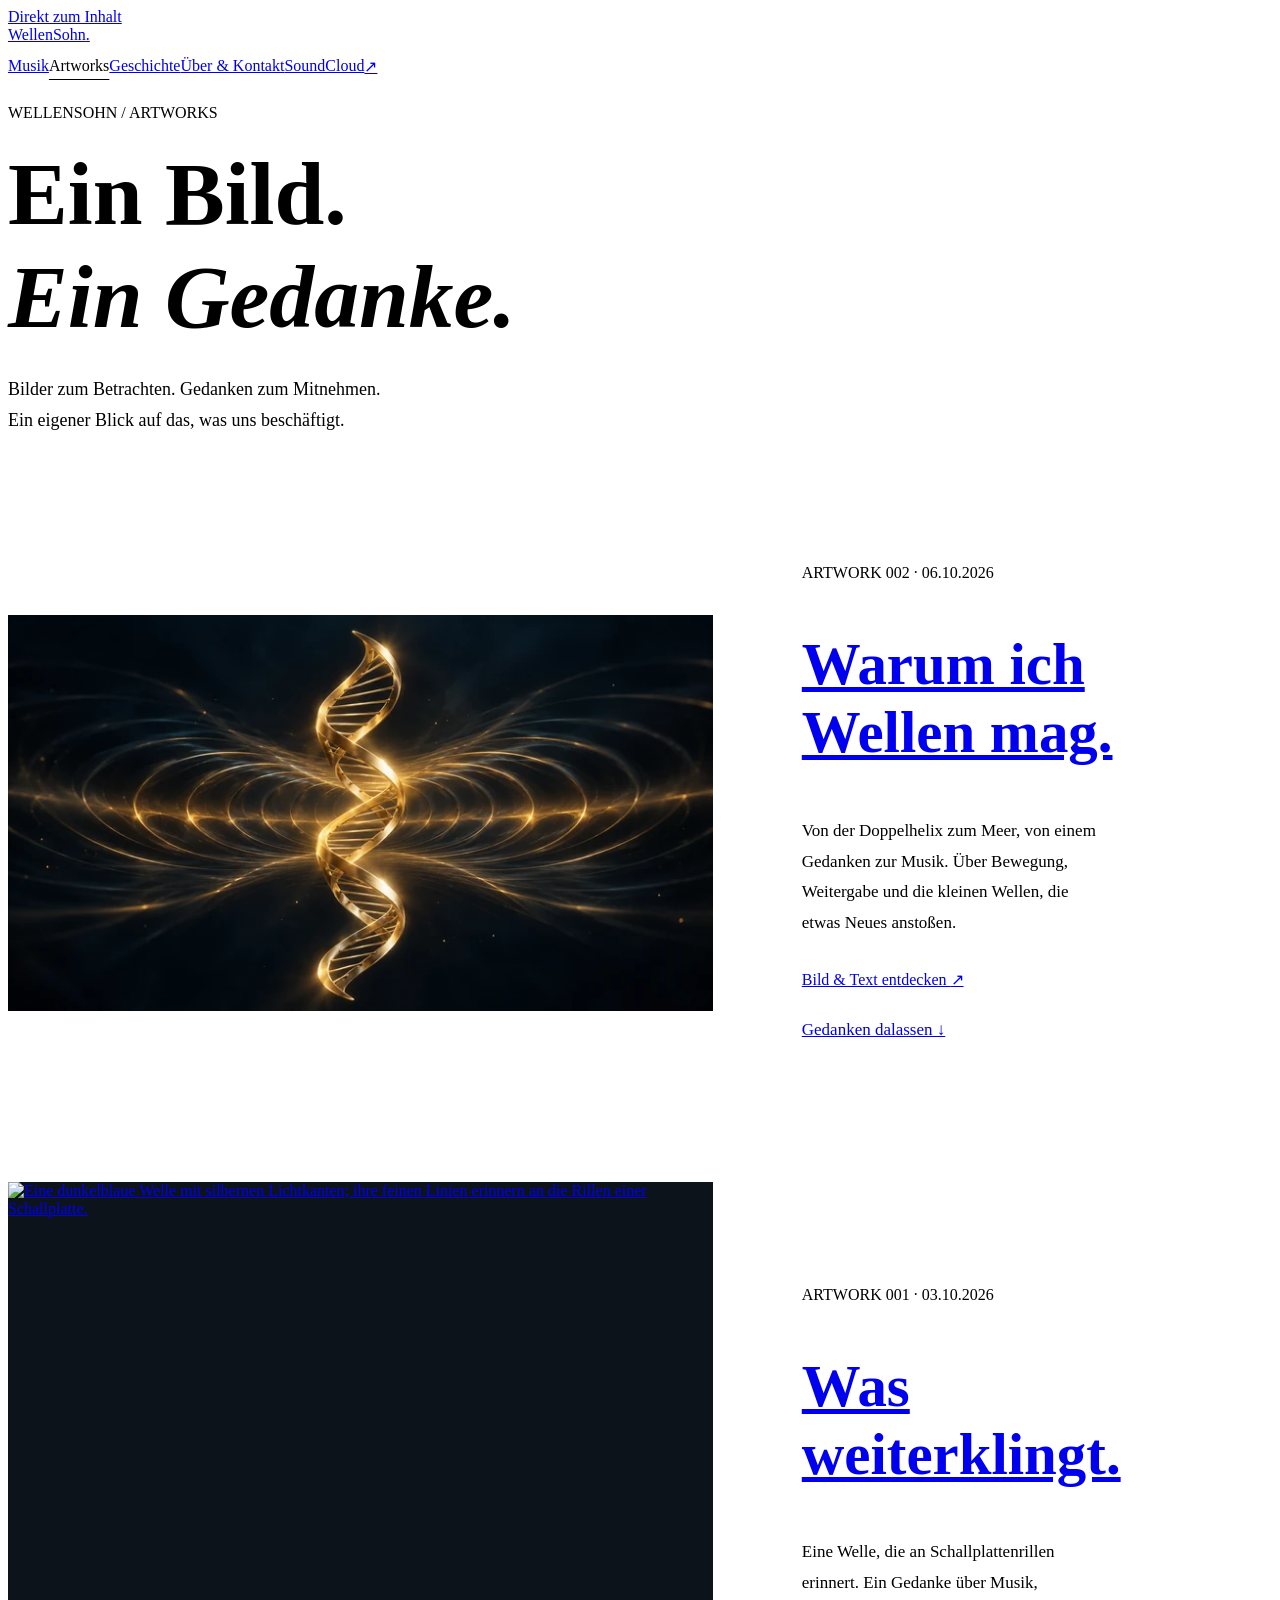
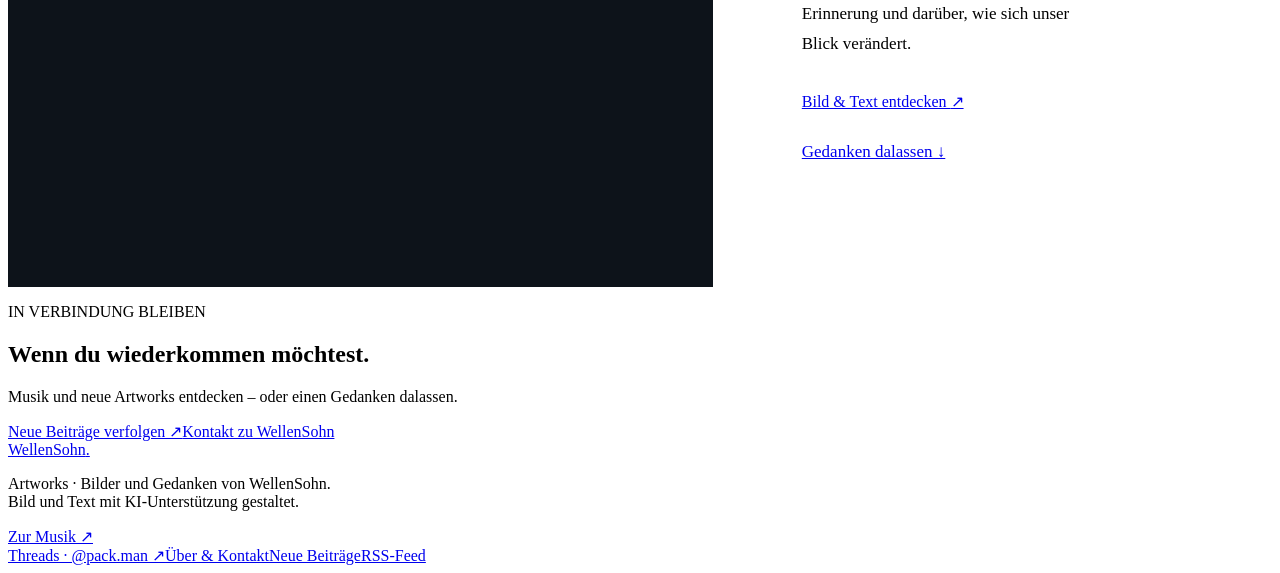
==== artworks.html @ b850dd96 "Add Warum ich Wellen mag artwork with A-Stern link" ====
<!doctype html>
<html lang="de"><head>
<meta charset="utf-8"><meta name="viewport" content="width=device-width, initial-scale=1">
<meta name="theme-color" content="#10161e">
<title>Artworks · WellenSohn</title>
<meta name="description" content="Bilder und Gedanken von WellenSohn. Eine Galerie über Bewegung, Erinnerung und das, was weiterklingt.">
<link rel="canonical" href="https://wellensohn-packman.github.io/wellensohn-music/artworks.html">
<meta property="og:type" content="website">
<meta property="og:title" content="Artworks · WellenSohn">
<meta property="og:description" content="Bilder und Gedanken von WellenSohn. Eine Galerie über Bewegung, Erinnerung und das, was weiterklingt.">
<meta property="og:url" content="https://wellensohn-packman.github.io/wellensohn-music/artworks.html">
<meta property="og:image" content="https://wellensohn-packman.github.io/wellensohn-music/assets/artworks/was-weiterklingt.webp">
<meta property="og:image:alt" content="Eine dunkelblaue Welle mit silbernen Lichtkanten; ihre feinen Linien erinnern an die Rillen einer Schallplatte.">
<meta name="twitter:card" content="summary_large_image">
<link rel="icon" type="image/svg+xml" href="assets/favicon.svg">
<link rel="stylesheet" href="style.css">
<link rel="stylesheet" href="artworks.css">
<link rel="stylesheet" href="community.css"><link rel="alternate" type="application/rss+xml" title="WellenSohn – neue Beiträge" href="feed.xml"></head><body><a class="skip" href="#inhalt">Direkt zum Inhalt</a><header class="header"><a href="index.html" class="wordmark" aria-label="WellenSohn Startseite">WellenSohn<span class="brand-dot">.</span></a><nav aria-label="Hauptnavigation"><a href="index.html#musik">Musik</a><a href="artworks.html" aria-current="page">Artworks</a><a href="index.html#geschichte">Geschichte</a><a href="ueber.html">Über & Kontakt</a><a href="https://soundcloud.com/pack-man-405653013" target="_blank" rel="noopener noreferrer">SoundCloud <span aria-hidden="true">↗</span></a></nav></header>
<main id="inhalt" class="artworks-main">
<section class="artworks-intro" aria-labelledby="artworks-title"><p class="eyebrow">WELLENSOHN / ARTWORKS</p><h1 id="artworks-title">Ein Bild.<br><em>Ein Gedanke.</em></h1><p>Bilder zum Betrachten. Gedanken zum Mitnehmen.<br>Ein eigener Blick auf das, was uns beschäftigt.</p></section>
<section aria-label="Artwork-Beiträge" class="artwork-gallery">
<article class="artwork-feature"><a class="artwork-image-link" href="artworks/warum-ich-wellen-mag.html" aria-label="Warum ich Wellen mag – Bild und Text öffnen"><img src="assets/artworks/warum-ich-wellen-mag.webp" srcset="assets/artworks/warum-ich-wellen-mag-720.webp 720w, assets/artworks/warum-ich-wellen-mag.webp 1672w" sizes="(max-width: 760px) 90vw, 52vw" width="1672" height="941" alt="Eine glühende goldene Doppelhelix, umgeben von feinen, nach außen laufenden Wellen auf tiefem Anthrazit." fetchpriority="high"></a><div class="artwork-summary"><p class="eyebrow">ARTWORK 002 · <time datetime="2026-10-06">06.10.2026</time></p><h2><a href="artworks/warum-ich-wellen-mag.html">Warum ich<br> Wellen mag.</a></h2><p>Von der Doppelhelix zum Meer, von einem Gedanken zur Musik. Über Bewegung, Weitergabe und die kleinen Wellen, die etwas Neues anstoßen.</p><a class="button light" href="artworks/warum-ich-wellen-mag.html">Bild & Text entdecken <span aria-hidden="true">↗</span></a><p><a class="text-link" href="artworks/warum-ich-wellen-mag.html#gedanken">Gedanken dalassen ↓</a></p></div></article>
<article class="artwork-feature"><a class="artwork-image-link" href="artworks/was-weiterklingt.html" aria-label="Was weiterklingt – Bild und Text öffnen"><img src="assets/artworks/was-weiterklingt.webp" srcset="assets/artworks/was-weiterklingt-720.webp 720w, assets/artworks/was-weiterklingt.webp 1254w" sizes="(max-width: 760px) 90vw, 52vw" width="1254" height="1254" alt="Eine dunkelblaue Welle mit silbernen Lichtkanten; ihre feinen Linien erinnern an die Rillen einer Schallplatte." loading="lazy"></a><div class="artwork-summary"><p class="eyebrow">ARTWORK 001 · <time datetime="2026-10-03">03.10.2026</time></p><h2><a href="artworks/was-weiterklingt.html">Was<br> weiterklingt.</a></h2><p>Eine Welle, die an Schallplattenrillen erinnert. Ein Gedanke über Musik, Erinnerung und darüber, wie sich unser Blick verändert.</p><a class="button light" href="artworks/was-weiterklingt.html">Bild & Text entdecken <span aria-hidden="true">↗</span></a><p><a class="text-link" href="artworks/was-weiterklingt.html#gedanken">Gedanken dalassen ↓</a></p></div></article>
</section><aside class="stay-connected" aria-labelledby="stay-title"><div><p class="eyebrow">IN VERBINDUNG BLEIBEN</p><h2 id="stay-title">Wenn du wiederkommen möchtest.</h2><p>Musik und neue Artworks entdecken – oder einen Gedanken dalassen.</p></div><div class="connection-links"><a class="button light" href="ueber.html#folgen">Neue Beiträge verfolgen ↗</a><a class="text-link" href="ueber.html#kontakt">Kontakt zu WellenSohn</a></div></aside></main><footer><a href="index.html" class="wordmark">WellenSohn<span class="brand-dot">.</span></a><p>Artworks · Bilder und Gedanken von WellenSohn.<br>Bild und Text mit KI-Unterstützung gestaltet.</p><a href="index.html#musik">Zur Musik ↗</a><div class="footer-links"><a href="https://www.threads.com/@pack.man" target="_blank" rel="noopener noreferrer">Threads · @pack.man ↗</a><a href="ueber.html">Über & Kontakt</a><a href="ueber.html#folgen">Neue Beiträge</a><a href="feed.xml">RSS-Feed</a></div></footer></body></html>
---- artworks.css ----
/* Shared navigation and the independent artwork gallery. */
.header nav a { min-height:44px; display:inline-flex; align-items:center; }
.header nav a[aria-current="page"] { color:var(--accent); text-decoration:underline; text-underline-offset:8px; }
.artworks-main, .artwork-page { max-width:1500px; margin:auto; padding:60px var(--pad) 88px; }
.artworks-intro { padding-bottom:55px; }
.artworks-intro h1 { font-size:clamp(55px,7vw,96px); margin:20px 0 26px; }
.artworks-intro>p:last-child { color:var(--muted); font-size:18px; line-height:1.7; }
.artwork-feature { border-top:1px solid var(--line); padding-top:40px; display:grid; grid-template-columns:1.2fr .8fr; gap:7%; align-items:center; }
.artwork-image-link { display:block; background:#0d131a; }
.artwork-image-link img { display:block; width:100%; height:auto; }
.artwork-image-link:hover { outline:1px solid var(--accent); outline-offset:6px; }
.artwork-summary h2 { font-size:clamp(38px,4.6vw,64px); }
.artwork-summary>p:not(.eyebrow) { max-width:36ch; color:var(--muted); font-size:17px; line-height:1.8; margin:26px 0 32px; }
.artwork-back { margin-bottom:42px; }
.artwork-heading { max-width:1000px; margin:0 auto 35px; }
.artwork-heading h1 { font-size:clamp(48px,6.5vw,88px); line-height:1.07; margin:18px 0 24px; }
.artwork-heading h1 em { display:block; }
.artwork-date { color:var(--muted); font-size:13px; }
.artwork-full { max-width:1000px; margin:0 auto; }
.artwork-full img { display:block; width:100%; height:auto; }
.artwork-prose { max-width:640px; margin:52px auto 0; font-size:clamp(18px,2vw,21px); line-height:1.85; color:#e1e8ee; }
.artwork-prose>p { margin:0 0 28px; }
.artwork-prose>p:first-child { font-size:1.12em; color:var(--ink); }
.artwork-prose .artwork-signature { font-size:18px; font-weight:700; margin-top:38px; }
.artwork-actions { max-width:640px; margin:34px auto 0; padding-top:26px; border-top:1px solid var(--line); display:flex; justify-content:space-between; flex-wrap:wrap; align-items:center; gap:20px; }
#share-status { color:var(--muted); font-size:14px; margin:0; width:100%; }
#share-status:empty { display:none; }
#share-url { width:100%; font-size:16px; }
@media(max-width:760px) {
  .artworks-main, .artwork-page { padding-top:34px; padding-bottom:50px; }
  .artworks-intro { padding-bottom:24px; }
  .artworks-intro>p:last-child { font-size:16px; }
  .artwork-feature { grid-template-columns:1fr; gap:28px; padding-top:26px; }
  .artwork-summary>p:not(.eyebrow) { max-width:45ch; font-size:16px; margin:22px 0; }
  .artwork-summary h2 br { display:none; }
  .artwork-summary h2 { font-size:38px; }
  .artwork-back { margin-bottom:30px; }
  .artwork-prose { margin-top:30px; }
}
@media(max-width:620px) {
  .header { height:auto; min-height:100px; flex-wrap:wrap; padding-top:16px; padding-bottom:10px; gap:4px 18px; }
  .header nav { width:100%; flex-wrap:wrap; gap:4px 22px; font-size:13px; }
  .header nav a:last-child { display:none; }
}

/* Gold artwork and spacing between gallery entries. */
.artwork-feature + .artwork-feature { margin-top:64px; }
.artwork-track { max-width:640px; margin:34px auto 0; padding:28px 0; border-top:1px solid var(--line); }
.artwork-track > p:not(.eyebrow) { color:var(--muted); line-height:1.6; margin:16px 0 22px; }
.artwork-gold { background:#e8c77e; color:#17140f; border:1px solid #e8c77e; max-width:100%; white-space:normal; text-align:center; }
.artwork-gold:hover { background:#f5dcaa; color:#17140f; }
@media(max-width:760px) { .artwork-feature + .artwork-feature { margin-top:42px; } }
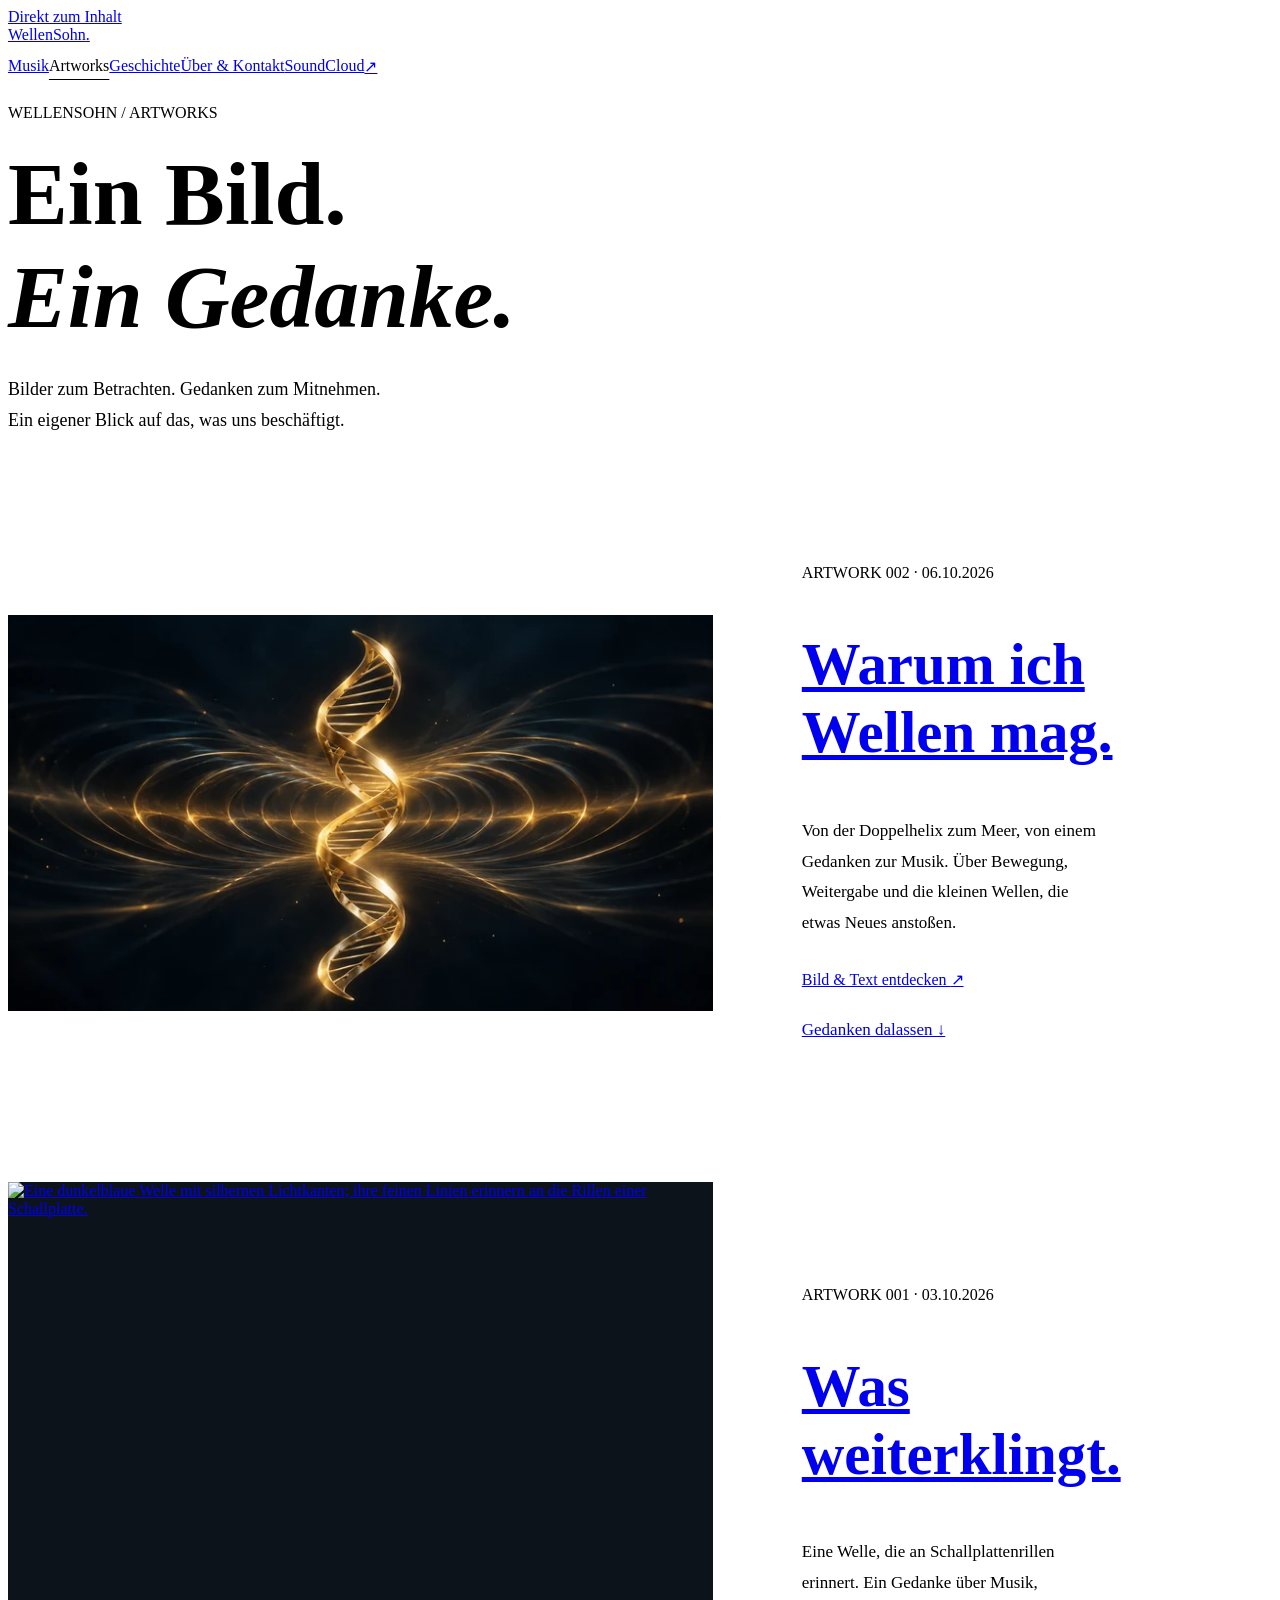
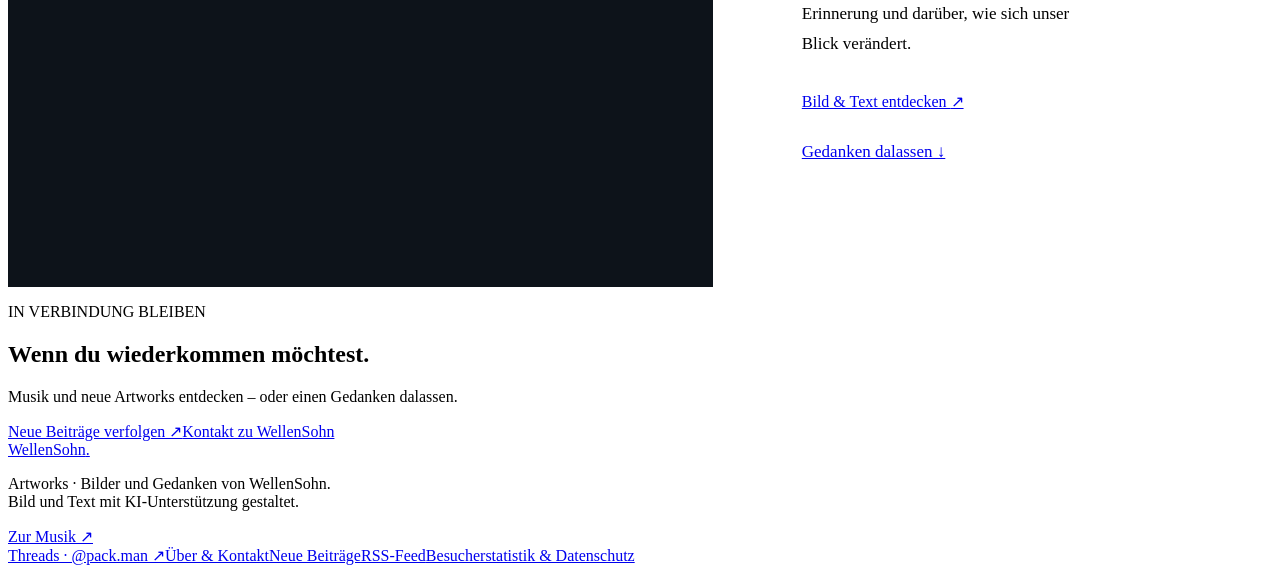
==== commit aabcc807: "Prepare site-wide GoatCounter analytics pending owner account" ====
--- a/artworks.html
+++ b/artworks.html
@@ -15,10 +15,10 @@
 <link rel="icon" type="image/svg+xml" href="assets/favicon.svg">
 <link rel="stylesheet" href="style.css">
 <link rel="stylesheet" href="artworks.css">
-<link rel="stylesheet" href="community.css"><link rel="alternate" type="application/rss+xml" title="WellenSohn – neue Beiträge" href="feed.xml"></head><body><a class="skip" href="#inhalt">Direkt zum Inhalt</a><header class="header"><a href="index.html" class="wordmark" aria-label="WellenSohn Startseite">WellenSohn<span class="brand-dot">.</span></a><nav aria-label="Hauptnavigation"><a href="index.html#musik">Musik</a><a href="artworks.html" aria-current="page">Artworks</a><a href="index.html#geschichte">Geschichte</a><a href="ueber.html">Über & Kontakt</a><a href="https://soundcloud.com/pack-man-405653013" target="_blank" rel="noopener noreferrer">SoundCloud <span aria-hidden="true">↗</span></a></nav></header>
+<link rel="stylesheet" href="community.css"><link rel="alternate" type="application/rss+xml" title="WellenSohn – neue Beiträge" href="feed.xml"><script src="analytics.js" defer></script></head><body><a class="skip" href="#inhalt">Direkt zum Inhalt</a><header class="header"><a href="index.html" class="wordmark" aria-label="WellenSohn Startseite">WellenSohn<span class="brand-dot">.</span></a><nav aria-label="Hauptnavigation"><a href="index.html#musik">Musik</a><a href="artworks.html" aria-current="page">Artworks</a><a href="index.html#geschichte">Geschichte</a><a href="ueber.html">Über & Kontakt</a><a href="https://soundcloud.com/pack-man-405653013" target="_blank" rel="noopener noreferrer">SoundCloud <span aria-hidden="true">↗</span></a></nav></header>
 <main id="inhalt" class="artworks-main">
 <section class="artworks-intro" aria-labelledby="artworks-title"><p class="eyebrow">WELLENSOHN / ARTWORKS</p><h1 id="artworks-title">Ein Bild.<br><em>Ein Gedanke.</em></h1><p>Bilder zum Betrachten. Gedanken zum Mitnehmen.<br>Ein eigener Blick auf das, was uns beschäftigt.</p></section>
 <section aria-label="Artwork-Beiträge" class="artwork-gallery">
 <article class="artwork-feature"><a class="artwork-image-link" href="artworks/warum-ich-wellen-mag.html" aria-label="Warum ich Wellen mag – Bild und Text öffnen"><img src="assets/artworks/warum-ich-wellen-mag.webp" srcset="assets/artworks/warum-ich-wellen-mag-720.webp 720w, assets/artworks/warum-ich-wellen-mag.webp 1672w" sizes="(max-width: 760px) 90vw, 52vw" width="1672" height="941" alt="Eine glühende goldene Doppelhelix, umgeben von feinen, nach außen laufenden Wellen auf tiefem Anthrazit." fetchpriority="high"></a><div class="artwork-summary"><p class="eyebrow">ARTWORK 002 · <time datetime="2026-10-06">06.10.2026</time></p><h2><a href="artworks/warum-ich-wellen-mag.html">Warum ich<br> Wellen mag.</a></h2><p>Von der Doppelhelix zum Meer, von einem Gedanken zur Musik. Über Bewegung, Weitergabe und die kleinen Wellen, die etwas Neues anstoßen.</p><a class="button light" href="artworks/warum-ich-wellen-mag.html">Bild & Text entdecken <span aria-hidden="true">↗</span></a><p><a class="text-link" href="artworks/warum-ich-wellen-mag.html#gedanken">Gedanken dalassen ↓</a></p></div></article>
 <article class="artwork-feature"><a class="artwork-image-link" href="artworks/was-weiterklingt.html" aria-label="Was weiterklingt – Bild und Text öffnen"><img src="assets/artworks/was-weiterklingt.webp" srcset="assets/artworks/was-weiterklingt-720.webp 720w, assets/artworks/was-weiterklingt.webp 1254w" sizes="(max-width: 760px) 90vw, 52vw" width="1254" height="1254" alt="Eine dunkelblaue Welle mit silbernen Lichtkanten; ihre feinen Linien erinnern an die Rillen einer Schallplatte." loading="lazy"></a><div class="artwork-summary"><p class="eyebrow">ARTWORK 001 · <time datetime="2026-10-03">03.10.2026</time></p><h2><a href="artworks/was-weiterklingt.html">Was<br> weiterklingt.</a></h2><p>Eine Welle, die an Schallplattenrillen erinnert. Ein Gedanke über Musik, Erinnerung und darüber, wie sich unser Blick verändert.</p><a class="button light" href="artworks/was-weiterklingt.html">Bild & Text entdecken <span aria-hidden="true">↗</span></a><p><a class="text-link" href="artworks/was-weiterklingt.html#gedanken">Gedanken dalassen ↓</a></p></div></article>
-</section><aside class="stay-connected" aria-labelledby="stay-title"><div><p class="eyebrow">IN VERBINDUNG BLEIBEN</p><h2 id="stay-title">Wenn du wiederkommen möchtest.</h2><p>Musik und neue Artworks entdecken – oder einen Gedanken dalassen.</p></div><div class="connection-links"><a class="button light" href="ueber.html#folgen">Neue Beiträge verfolgen ↗</a><a class="text-link" href="ueber.html#kontakt">Kontakt zu WellenSohn</a></div></aside></main><footer><a href="index.html" class="wordmark">WellenSohn<span class="brand-dot">.</span></a><p>Artworks · Bilder und Gedanken von WellenSohn.<br>Bild und Text mit KI-Unterstützung gestaltet.</p><a href="index.html#musik">Zur Musik ↗</a><div class="footer-links"><a href="https://www.threads.com/@pack.man" target="_blank" rel="noopener noreferrer">Threads · @pack.man ↗</a><a href="ueber.html">Über & Kontakt</a><a href="ueber.html#folgen">Neue Beiträge</a><a href="feed.xml">RSS-Feed</a></div></footer></body></html>
+</section><aside class="stay-connected" aria-labelledby="stay-title"><div><p class="eyebrow">IN VERBINDUNG BLEIBEN</p><h2 id="stay-title">Wenn du wiederkommen möchtest.</h2><p>Musik und neue Artworks entdecken – oder einen Gedanken dalassen.</p></div><div class="connection-links"><a class="button light" href="ueber.html#folgen">Neue Beiträge verfolgen ↗</a><a class="text-link" href="ueber.html#kontakt">Kontakt zu WellenSohn</a></div></aside></main><footer><a href="index.html" class="wordmark">WellenSohn<span class="brand-dot">.</span></a><p>Artworks · Bilder und Gedanken von WellenSohn.<br>Bild und Text mit KI-Unterstützung gestaltet.</p><a href="index.html#musik">Zur Musik ↗</a><div class="footer-links"><a href="https://www.threads.com/@pack.man" target="_blank" rel="noopener noreferrer">Threads · @pack.man ↗</a><a href="ueber.html">Über & Kontakt</a><a href="ueber.html#folgen">Neue Beiträge</a><a href="feed.xml">RSS-Feed</a><a href="ueber.html#besucherstatistik">Besucherstatistik & Datenschutz</a></div></footer></body></html>
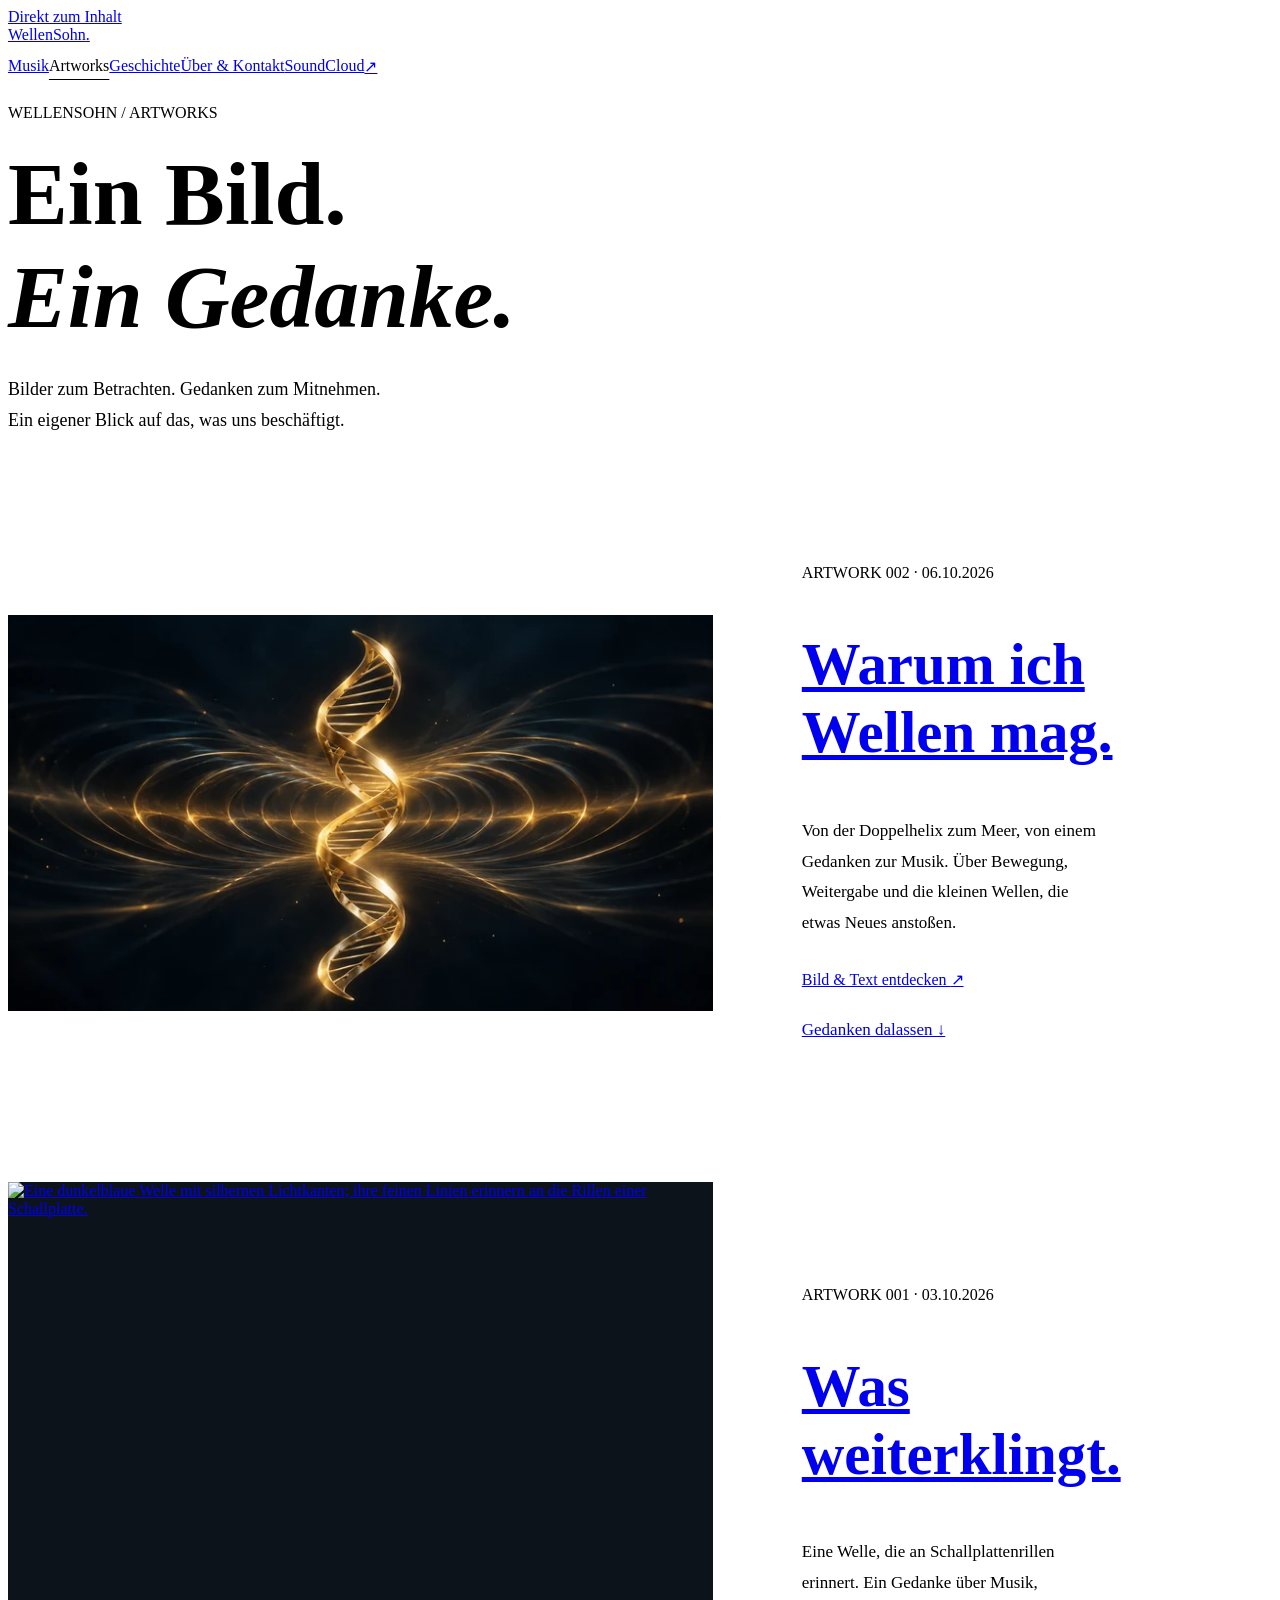
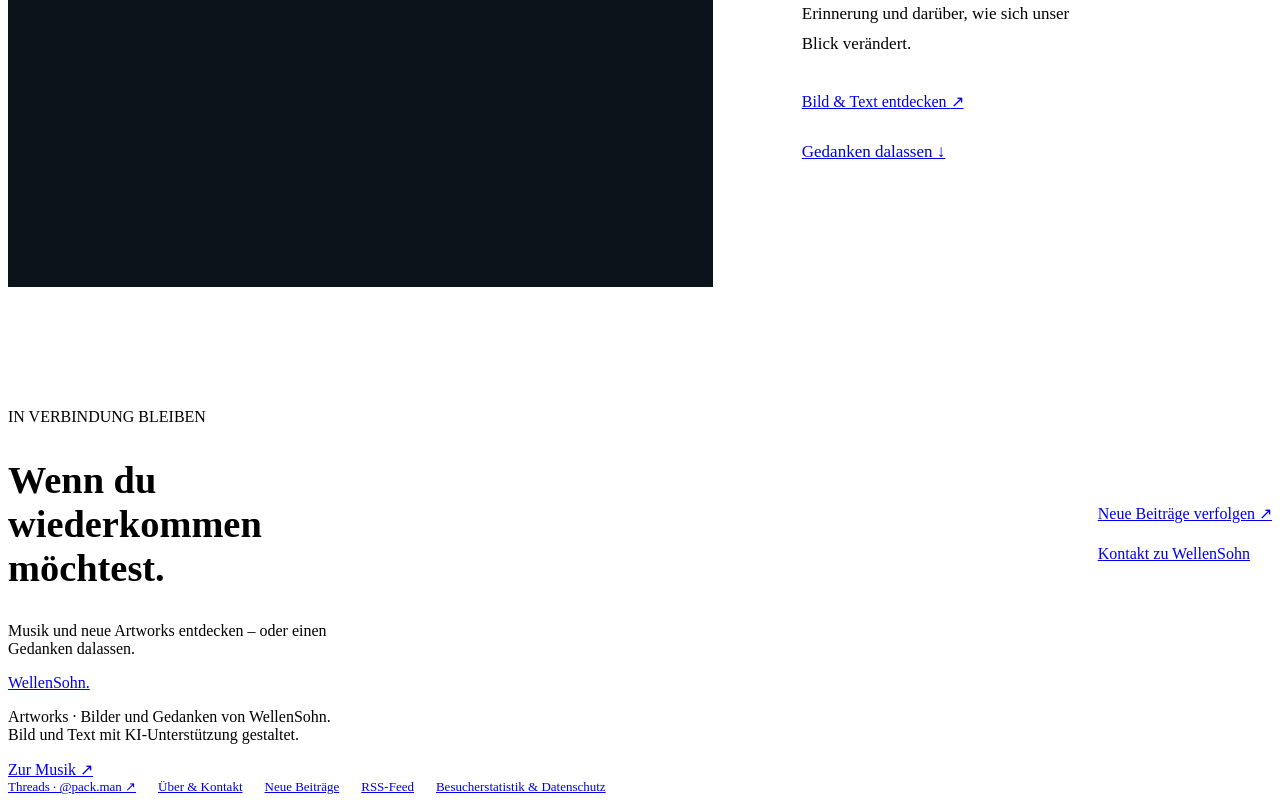
==== commit 303f5a87: "Add subtle site-wide Wellensöhne visitor counter" ====
--- a/artworks.html
+++ b/artworks.html
@@ -15,10 +15,10 @@
 <link rel="icon" type="image/svg+xml" href="assets/favicon.svg">
 <link rel="stylesheet" href="style.css">
 <link rel="stylesheet" href="artworks.css">
-<link rel="stylesheet" href="community.css"><link rel="alternate" type="application/rss+xml" title="WellenSohn – neue Beiträge" href="feed.xml"><script src="analytics.js" defer></script></head><body><a class="skip" href="#inhalt">Direkt zum Inhalt</a><header class="header"><a href="index.html" class="wordmark" aria-label="WellenSohn Startseite">WellenSohn<span class="brand-dot">.</span></a><nav aria-label="Hauptnavigation"><a href="index.html#musik">Musik</a><a href="artworks.html" aria-current="page">Artworks</a><a href="index.html#geschichte">Geschichte</a><a href="ueber.html">Über & Kontakt</a><a href="https://soundcloud.com/pack-man-405653013" target="_blank" rel="noopener noreferrer">SoundCloud <span aria-hidden="true">↗</span></a></nav></header>
+<link rel="stylesheet" href="community.css"><link rel="alternate" type="application/rss+xml" title="WellenSohn – neue Beiträge" href="feed.xml"><script src="analytics.js" defer></script><script src="visitor-counter.js" defer></script></head><body><a class="skip" href="#inhalt">Direkt zum Inhalt</a><header class="header"><a href="index.html" class="wordmark" aria-label="WellenSohn Startseite">WellenSohn<span class="brand-dot">.</span></a><nav aria-label="Hauptnavigation"><a href="index.html#musik">Musik</a><a href="artworks.html" aria-current="page">Artworks</a><a href="index.html#geschichte">Geschichte</a><a href="ueber.html">Über & Kontakt</a><a href="https://soundcloud.com/pack-man-405653013" target="_blank" rel="noopener noreferrer">SoundCloud <span aria-hidden="true">↗</span></a></nav></header>
 <main id="inhalt" class="artworks-main">
 <section class="artworks-intro" aria-labelledby="artworks-title"><p class="eyebrow">WELLENSOHN / ARTWORKS</p><h1 id="artworks-title">Ein Bild.<br><em>Ein Gedanke.</em></h1><p>Bilder zum Betrachten. Gedanken zum Mitnehmen.<br>Ein eigener Blick auf das, was uns beschäftigt.</p></section>
 <section aria-label="Artwork-Beiträge" class="artwork-gallery">
 <article class="artwork-feature"><a class="artwork-image-link" href="artworks/warum-ich-wellen-mag.html" aria-label="Warum ich Wellen mag – Bild und Text öffnen"><img src="assets/artworks/warum-ich-wellen-mag.webp" srcset="assets/artworks/warum-ich-wellen-mag-720.webp 720w, assets/artworks/warum-ich-wellen-mag.webp 1672w" sizes="(max-width: 760px) 90vw, 52vw" width="1672" height="941" alt="Eine glühende goldene Doppelhelix, umgeben von feinen, nach außen laufenden Wellen auf tiefem Anthrazit." fetchpriority="high"></a><div class="artwork-summary"><p class="eyebrow">ARTWORK 002 · <time datetime="2026-10-06">06.10.2026</time></p><h2><a href="artworks/warum-ich-wellen-mag.html">Warum ich<br> Wellen mag.</a></h2><p>Von der Doppelhelix zum Meer, von einem Gedanken zur Musik. Über Bewegung, Weitergabe und die kleinen Wellen, die etwas Neues anstoßen.</p><a class="button light" href="artworks/warum-ich-wellen-mag.html">Bild & Text entdecken <span aria-hidden="true">↗</span></a><p><a class="text-link" href="artworks/warum-ich-wellen-mag.html#gedanken">Gedanken dalassen ↓</a></p></div></article>
 <article class="artwork-feature"><a class="artwork-image-link" href="artworks/was-weiterklingt.html" aria-label="Was weiterklingt – Bild und Text öffnen"><img src="assets/artworks/was-weiterklingt.webp" srcset="assets/artworks/was-weiterklingt-720.webp 720w, assets/artworks/was-weiterklingt.webp 1254w" sizes="(max-width: 760px) 90vw, 52vw" width="1254" height="1254" alt="Eine dunkelblaue Welle mit silbernen Lichtkanten; ihre feinen Linien erinnern an die Rillen einer Schallplatte." loading="lazy"></a><div class="artwork-summary"><p class="eyebrow">ARTWORK 001 · <time datetime="2026-10-03">03.10.2026</time></p><h2><a href="artworks/was-weiterklingt.html">Was<br> weiterklingt.</a></h2><p>Eine Welle, die an Schallplattenrillen erinnert. Ein Gedanke über Musik, Erinnerung und darüber, wie sich unser Blick verändert.</p><a class="button light" href="artworks/was-weiterklingt.html">Bild & Text entdecken <span aria-hidden="true">↗</span></a><p><a class="text-link" href="artworks/was-weiterklingt.html#gedanken">Gedanken dalassen ↓</a></p></div></article>
-</section><aside class="stay-connected" aria-labelledby="stay-title"><div><p class="eyebrow">IN VERBINDUNG BLEIBEN</p><h2 id="stay-title">Wenn du wiederkommen möchtest.</h2><p>Musik und neue Artworks entdecken – oder einen Gedanken dalassen.</p></div><div class="connection-links"><a class="button light" href="ueber.html#folgen">Neue Beiträge verfolgen ↗</a><a class="text-link" href="ueber.html#kontakt">Kontakt zu WellenSohn</a></div></aside></main><footer><a href="index.html" class="wordmark">WellenSohn<span class="brand-dot">.</span></a><p>Artworks · Bilder und Gedanken von WellenSohn.<br>Bild und Text mit KI-Unterstützung gestaltet.</p><a href="index.html#musik">Zur Musik ↗</a><div class="footer-links"><a href="https://www.threads.com/@pack.man" target="_blank" rel="noopener noreferrer">Threads · @pack.man ↗</a><a href="ueber.html">Über & Kontakt</a><a href="ueber.html#folgen">Neue Beiträge</a><a href="feed.xml">RSS-Feed</a><a href="ueber.html#besucherstatistik">Besucherstatistik & Datenschutz</a></div></footer></body></html>
+</section><aside class="stay-connected" aria-labelledby="stay-title"><div><p class="eyebrow">IN VERBINDUNG BLEIBEN</p><h2 id="stay-title">Wenn du wiederkommen möchtest.</h2><p>Musik und neue Artworks entdecken – oder einen Gedanken dalassen.</p></div><div class="connection-links"><a class="button light" href="ueber.html#folgen">Neue Beiträge verfolgen ↗</a><a class="text-link" href="ueber.html#kontakt">Kontakt zu WellenSohn</a></div></aside></main><footer><a href="index.html" class="wordmark">WellenSohn<span class="brand-dot">.</span></a><p>Artworks · Bilder und Gedanken von WellenSohn.<br>Bild und Text mit KI-Unterstützung gestaltet.</p><a href="index.html#musik">Zur Musik ↗</a><div class="footer-links"><a href="https://www.threads.com/@pack.man" target="_blank" rel="noopener noreferrer">Threads · @pack.man ↗</a><a href="ueber.html">Über & Kontakt</a><a href="ueber.html#folgen">Neue Beiträge</a><a href="feed.xml">RSS-Feed</a><a href="ueber.html#besucherstatistik">Besucherstatistik & Datenschutz</a></div><p class="visitor-counter" data-visitor-counter hidden title="Gezählte Seitenbesuche seit 06.10.2026, keine Anzahl unterschiedlicher Personen. Die Zahl wird zeitversetzt aktualisiert."><span class="visitor-counter-wave" aria-hidden="true">∿</span> <span data-visitor-total></span> <span data-visitor-label>Wellensöhne</span></p></footer></body></html>
--- a/community.css
+++ b/community.css
@@ -0,0 +1,52 @@
+.footer-links{display:flex;flex-wrap:wrap;gap:12px 22px;font-size:13px}
+.header nav{gap:clamp(16px,2.3vw,34px)}
+.about-main{max-width:1440px;margin:auto;padding:60px var(--pad) 80px}
+.about-intro{display:grid;grid-template-columns:1.5fr .5fr;gap:7%;align-items:center}
+.about-intro h1{font-size:clamp(45px,5.6vw,82px);line-height:1.08}
+.about-intro>img{width:100%;height:auto;max-width:300px;border:1px solid var(--line)}
+.about-lead{font-size:20px;line-height:1.75;color:var(--muted);max-width:60ch}
+.bio-copy{max-width:720px;margin:64px 0;font-size:18px;line-height:1.85;color:var(--muted)}
+.bio-copy h2{color:var(--ink);font-size:40px;margin-bottom:28px}
+.connection-section{padding:52px 0;border-top:1px solid var(--line)}
+.connection-grid{display:grid;grid-template-columns:1fr 1fr;gap:24px;margin-top:32px}
+.connection-card{padding:30px;background:var(--surface);min-width:0}
+.connection-card h3{font-size:23px;font-weight:500;line-height:1.3;margin:0 0 18px}
+.connection-card p{color:var(--muted);line-height:1.8}
+.connection-card .button{gap:12px;max-width:100%;text-align:center}
+.feed-open{margin-top:20px}.feed-help{margin-bottom:0}
+#feed-status:empty{display:none}#feed-url{width:100%;font-size:16px}
+.stay-connected{display:flex;align-items:center;justify-content:space-between;gap:40px;border-top:1px solid var(--line);margin-top:65px;padding-top:40px}
+.stay-connected h2{font-size:clamp(28px,3vw,40px);max-width:20ch;line-height:1.15}
+.stay-connected p:not(.eyebrow){color:var(--muted);max-width:44ch}
+.connection-links{display:flex;flex-direction:column;align-items:flex-start;gap:22px;flex-shrink:0}
+.about-preview{display:grid;grid-template-columns:.65fr 1fr;gap:8%;padding:65px var(--pad);max-width:1440px;margin:auto;border-top:1px solid var(--line)}
+.about-preview p:not(.eyebrow){font-size:18px;color:var(--muted);line-height:1.8;margin-top:0}
+body:has(.music-section) main>.stay-connected{margin:0 auto;padding:50px var(--pad);max-width:1440px}
+.home-artwork{max-width:1440px;margin:auto;padding:60px var(--pad);display:grid;grid-template-columns:.65fr 1fr;gap:8%;align-items:center}
+.home-artwork img{display:block;width:100%;height:auto;max-width:420px}
+.home-artwork p:not(.eyebrow){color:var(--muted);font-size:18px;max-width:42ch}
+.comments-section,.related-section{border-top:1px solid var(--line);padding-top:44px;margin:65px auto 0;max-width:1000px}
+.comments-section h2,.related-section h2{font-size:clamp(32px,4vw,48px)}
+.comments-section>p:not(.eyebrow){color:var(--muted)}
+.comments-section .comment-question{font-size:21px;line-height:1.65;color:var(--ink)}
+.comment-actions{display:flex;align-items:center;gap:24px;flex-wrap:wrap;margin:26px 0 16px}
+.connection-note{font-size:12px;line-height:1.7;max-width:80ch}
+#comments-status{font-size:15px}#comments-status:empty{display:none}
+.comments-section .utterances{max-width:100%;margin:24px 0}
+#comments-embed{min-width:0;scroll-margin-top:24px}
+#comments-embed[aria-busy="true"]{min-height:160px}
+.related-grid{display:grid;grid-template-columns:1fr 1fr;gap:28px;margin-top:32px}
+.related-card{display:grid;grid-template-columns:110px 1fr;gap:20px;align-items:start;padding:20px;background:var(--surface)}
+.related-card img{width:100%;height:auto}.related-card small{font-size:10px;letter-spacing:1px;color:var(--accent)}
+.related-card h3{font-size:20px;line-height:1.3;font-weight:500;margin:8px 0}
+.related-card p{font-size:14px;color:var(--muted)}.related-card:hover{outline:1px solid var(--accent)}
+@media(max-width:900px){.header{height:auto;min-height:96px;flex-wrap:wrap;padding-top:15px;padding-bottom:15px;gap:4px 24px}.header nav{flex-wrap:wrap}.related-card{grid-template-columns:80px 1fr;padding:16px}.stay-connected{align-items:flex-start;flex-direction:column;gap:20px}.about-intro{grid-template-columns:1fr}.about-intro>img{max-width:180px;margin-top:20px}}
+@media(max-width:620px){.header nav{gap:0 20px}.about-main{padding-top:35px;padding-bottom:45px}.about-intro h1{font-size:45px;letter-spacing:-.05em}.about-lead{font-size:18px}.bio-copy{margin:40px 0;font-size:17px}.bio-copy h2{font-size:32px}.connection-grid,.related-grid,.about-preview,.home-artwork{grid-template-columns:1fr}.connection-card{padding:24px}.connection-section{padding:35px 0}.connection-links .button{gap:12px}.stay-connected{margin-top:45px}.about-preview,.home-artwork{gap:25px;padding-top:40px;padding-bottom:40px}.home-artwork img{max-width:100%}.comments-section,.related-section{margin-top:45px;padding-top:32px}.related-card{grid-template-columns:85px 1fr}.footer-links{width:100%}.comment-actions{gap:20px}.connection-note{font-size:13px}}
+
+@media(min-width:1050px){.follow-grid{grid-template-columns:repeat(3,minmax(0,1fr))}}
+
+/* A small site-wide visitor count beneath the footer links. */
+footer .visitor-counter { flex:0 0 100%; width:100%; order:10; margin:8px 0 0; text-align:center; font-size:12px; line-height:1.6; color:var(--muted); letter-spacing:.03em; }
+footer .visitor-counter[hidden] { display:none; }
+.visitor-counter [data-visitor-total] { color:#e8c77e; font-variant-numeric:tabular-nums; }
+.visitor-counter-wave { color:#e8c77e; margin-right:5px; }
